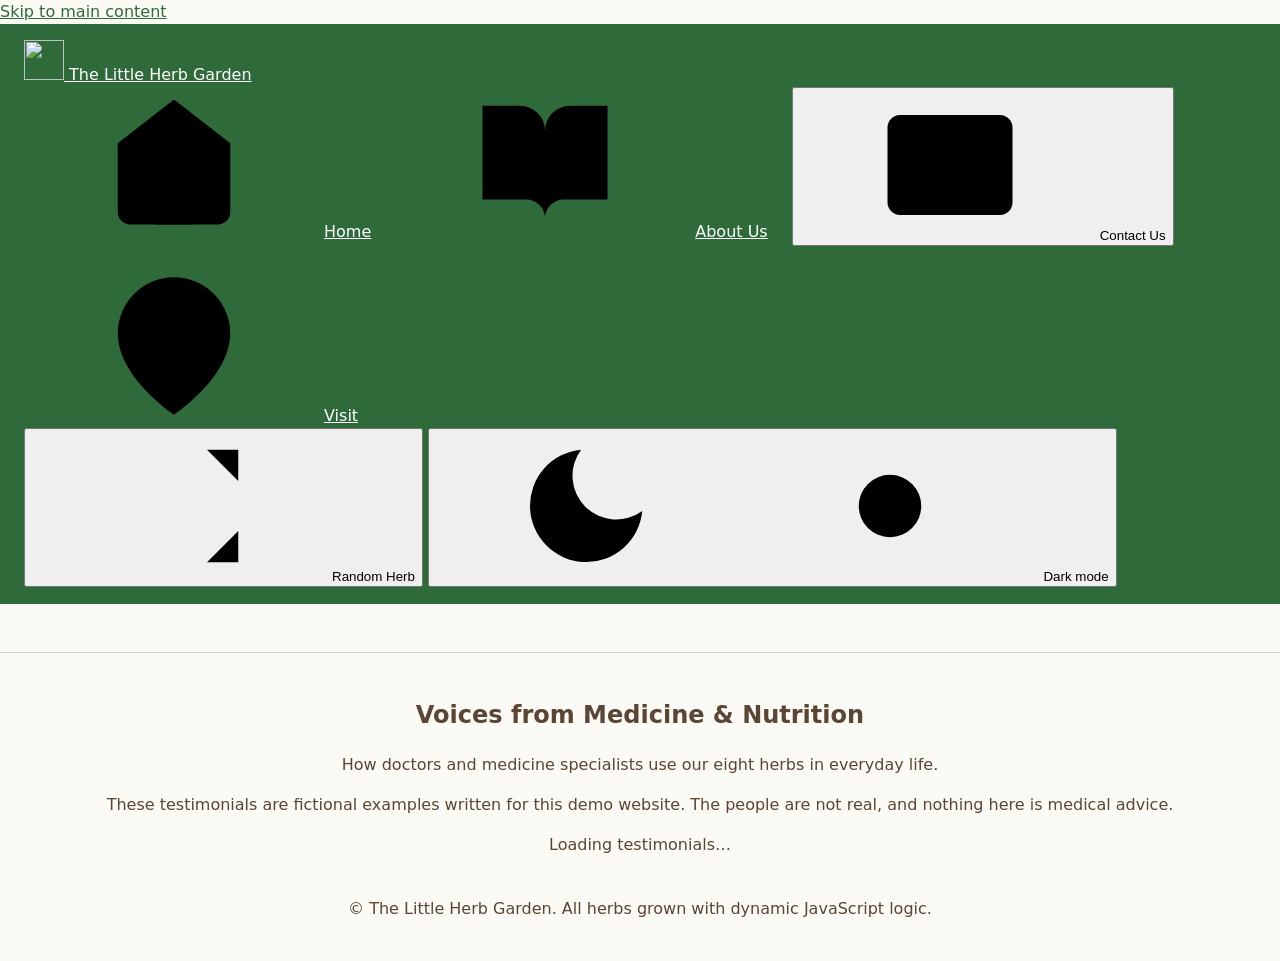
==== index.html @ 85d3ad31 "Rebuild page shell: accessible header with Home, About Us, Contact Us, Visit, Random Herb and dark m" ====
<!DOCTYPE html>
<html lang="en">
<head>
    <meta charset="UTF-8">
    <meta name="viewport" content="width=device-width, initial-scale=1">
    <meta name="color-scheme" content="light dark">
    <meta name="description" content="The Little Herb Garden: botanical profiles, growing guides, medicinal uses and videos for your favourite herbs.">
    <title>The Little Herb Garden</title>
    <link rel="icon" type="image/svg+xml" href="images/logo.svg">
    <link rel="stylesheet" href="style.css">
</head>
<body>

    <!-- Icon sprite (inline SVG, used with <use href="#i-name">) -->
    <svg width="0" height="0" style="position:absolute" aria-hidden="true" focusable="false">
        <defs>
            <symbol id="i-home" viewBox="0 0 24 24"><path d="M3 9l9-7 9 7v11a2 2 0 0 1-2 2H5a2 2 0 0 1-2-2z"/><polyline points="9 22 9 12 15 12 15 22"/></symbol>
            <symbol id="i-book" viewBox="0 0 24 24"><path d="M2 3h6a4 4 0 0 1 4 4v14a3 3 0 0 0-3-3H2z"/><path d="M22 3h-6a4 4 0 0 0-4 4v14a3 3 0 0 1 3-3h7z"/></symbol>
            <symbol id="i-pin" viewBox="0 0 24 24"><path d="M21 10c0 7-9 13-9 13s-9-6-9-13a9 9 0 0 1 18 0z"/><circle cx="12" cy="10" r="3"/></symbol>
            <symbol id="i-shuffle" viewBox="0 0 24 24"><polyline points="16 3 21 3 21 8"/><line x1="4" y1="20" x2="21" y2="3"/><polyline points="21 16 21 21 16 21"/><line x1="15" y1="15" x2="21" y2="21"/><line x1="4" y1="4" x2="9" y2="9"/></symbol>
            <symbol id="i-moon" viewBox="0 0 24 24"><path d="M21 12.79A9 9 0 1 1 11.21 3 7 7 0 0 0 21 12.79z"/></symbol>
            <symbol id="i-sun" viewBox="0 0 24 24"><circle cx="12" cy="12" r="5"/><line x1="12" y1="1" x2="12" y2="3"/><line x1="12" y1="21" x2="12" y2="23"/><line x1="4.22" y1="4.22" x2="5.64" y2="5.64"/><line x1="18.36" y1="18.36" x2="19.78" y2="19.78"/><line x1="1" y1="12" x2="3" y2="12"/><line x1="21" y1="12" x2="23" y2="12"/><line x1="4.22" y1="19.78" x2="5.64" y2="18.36"/><line x1="18.36" y1="5.64" x2="19.78" y2="4.22"/></symbol>
            <symbol id="i-search" viewBox="0 0 24 24"><circle cx="11" cy="11" r="8"/><line x1="21" y1="21" x2="16.65" y2="16.65"/></symbol>
            <symbol id="i-arrow-left" viewBox="0 0 24 24"><line x1="19" y1="12" x2="5" y2="12"/><polyline points="12 19 5 12 12 5"/></symbol>
            <symbol id="i-arrow-right" viewBox="0 0 24 24"><line x1="5" y1="12" x2="19" y2="12"/><polyline points="12 5 19 12 12 19"/></symbol>
            <symbol id="i-heart" viewBox="0 0 24 24"><path d="M20.84 4.61a5.5 5.5 0 0 0-7.78 0L12 5.67l-1.06-1.06a5.5 5.5 0 0 0-7.78 7.78l1.06 1.06L12 21.23l7.78-7.78 1.06-1.06a5.5 5.5 0 0 0 0-7.78z"/></symbol>
            <symbol id="i-info" viewBox="0 0 24 24"><circle cx="12" cy="12" r="10"/><line x1="12" y1="16" x2="12" y2="12"/><line x1="12" y1="8" x2="12.01" y2="8"/></symbol>
            <symbol id="i-video" viewBox="0 0 24 24"><polygon points="23 7 16 12 23 17 23 7"/><rect x="1" y="5" width="15" height="14" rx="2" ry="2"/></symbol>
            <symbol id="i-alert" viewBox="0 0 24 24"><path d="M10.29 3.86L1.82 18a2 2 0 0 0 1.71 3h16.94a2 2 0 0 0 1.71-3L13.71 3.86a2 2 0 0 0-3.42 0z"/><line x1="12" y1="9" x2="12" y2="13"/><line x1="12" y1="17" x2="12.01" y2="17"/></symbol>
            <symbol id="i-x" viewBox="0 0 24 24"><circle cx="12" cy="12" r="10"/><line x1="15" y1="9" x2="9" y2="15"/><line x1="9" y1="9" x2="15" y2="15"/></symbol>
            <symbol id="i-utensils" viewBox="0 0 24 24"><path d="M4 3v5a3 3 0 0 0 6 0V3"/><line x1="7" y1="11" x2="7" y2="21"/><path d="M17 21V3c-2 1-4 4-4 8h4"/></symbol>
            <symbol id="i-globe" viewBox="0 0 24 24"><circle cx="12" cy="12" r="10"/><line x1="2" y1="12" x2="22" y2="12"/><path d="M12 2a15.3 15.3 0 0 1 4 10 15.3 15.3 0 0 1-4 10 15.3 15.3 0 0 1-4-10 15.3 15.3 0 0 1 4-10z"/></symbol>
            <symbol id="i-sprout" viewBox="0 0 24 24"><path d="M12 22v-9"/><path d="M12 13C12 8 8 5 3 5c0 5 3 8 9 8z"/><path d="M12 13c0-4.5 3-8 9-8 0 5-3 8-9 8z"/></symbol>
            <symbol id="i-leaf" viewBox="0 0 24 24"><path d="M11 20A7 7 0 0 1 4 13C4 7 9 4 20 4c0 11-3 16-9 16z"/><path d="M4 21c3-6 6-9 11-12"/></symbol>
            <symbol id="i-flower" viewBox="0 0 24 24"><path d="M12 22V9"/><path d="M12 9C10 8 9 6 9 3c2 1 3 3 3 6z"/><path d="M12 9c2-1 3-3 3-6-2 1-3 3-3 6z"/><path d="M12 15c-2-1-3-3-3-6"/><path d="M12 15c2-1 3-3 3-6"/></symbol>
            <symbol id="i-mail" viewBox="0 0 24 24"><path d="M4 4h16c1.1 0 2 .9 2 2v12c0 1.1-.9 2-2 2H4c-1.1 0-2-.9-2-2V6c0-1.1.9-2 2-2z"/><polyline points="22 6 12 13 2 6"/></symbol>
            <symbol id="i-check" viewBox="0 0 24 24"><path d="M22 11.08V12a10 10 0 1 1-5.93-9.14"/><polyline points="22 4 12 14.01 9 11.01"/></symbol>
            <symbol id="i-chevron-left" viewBox="0 0 24 24"><polyline points="15 18 9 12 15 6"/></symbol>
            <symbol id="i-chevron-right" viewBox="0 0 24 24"><polyline points="9 18 15 12 9 6"/></symbol>
            <symbol id="i-pause" viewBox="0 0 24 24"><rect x="6" y="4" width="4" height="16"/><rect x="14" y="4" width="4" height="16"/></symbol>
            <symbol id="i-play" viewBox="0 0 24 24"><polygon points="5 3 19 12 5 21 5 3"/></symbol>
            <symbol id="i-quote" viewBox="0 0 24 24"><path d="M3 21c3 0 7-1 7-8V5c0-1.1-.9-2-2-2H4c-1.1 0-2 .9-2 2v6c0 1.1.9 2 2 2h4"/><path d="M15 21c3 0 7-1 7-8V5c0-1.1-.9-2-2-2h-4c-1.1 0-2 .9-2 2v6c0 1.1.9 2 2 2h4"/></symbol>
            <symbol id="i-tree" viewBox="0 0 24 24"><path d="M12 22v-5"/><path d="M12 2l5 7h-3l4 6H6l4-6H7z"/></symbol>
        </defs>
    </svg>

    <!-- Skip link for keyboard and screen reader users -->
    <a href="#main-content" class="skip-link">Skip to main content</a>

    <!-- Header -->
    <header class="site-header">
        <div class="container header-inner">
            <a href="#" class="brand">
                <img src="images/logo.svg" alt="" width="40" height="40">
                <span>The Little Herb Garden</span>
            </a>

            <div class="header-actions">
                <nav aria-label="Main">
                    <ul class="nav-list">
                        <li><a href="#" id="nav-home" class="btn btn-header"><svg class="icon" aria-hidden="true" focusable="false"><use href="#i-home"></use></svg><span>Home</span></a></li>
                        <li><a href="#about" id="nav-about" class="btn btn-header"><svg class="icon" aria-hidden="true" focusable="false"><use href="#i-book"></use></svg><span>About Us</span></a></li>
                        <li><button type="button" id="contact-btn" class="btn btn-header" aria-haspopup="dialog"><svg class="icon" aria-hidden="true" focusable="false"><use href="#i-mail"></use></svg><span>Contact Us</span></button></li>
                        <li><a href="#visit" id="nav-visit" class="btn btn-header"><svg class="icon" aria-hidden="true" focusable="false"><use href="#i-pin"></use></svg><span>Visit</span></a></li>
                    </ul>
                </nav>
                <button type="button" id="random-herb-btn" class="btn btn-header">
                    <svg class="icon" aria-hidden="true" focusable="false"><use href="#i-shuffle"></use></svg><span>Random Herb</span>
                </button>
                <button type="button" id="theme-toggle" class="btn btn-header" aria-pressed="false">
                    <svg class="icon icon-moon" aria-hidden="true" focusable="false"><use href="#i-moon"></use></svg>
                    <svg class="icon icon-sun" aria-hidden="true" focusable="false"><use href="#i-sun"></use></svg>
                    <span>Dark mode</span>
                </button>
            </div>
        </div>
    </header>

    <!-- Main content -->
    <main id="main-content" class="container main" tabindex="-1">
        <div id="app-viewport">
            <noscript><p class="notice">The Little Herb Garden needs JavaScript to load the herbs. Please turn JavaScript on and reload the page.</p></noscript>
        </div>
    </main>

    <!-- Contact Us popup (native modal dialog: focus is trapped inside, Esc closes it) -->
    <dialog id="contact-dialog" class="dialog" aria-labelledby="contact-title" aria-describedby="contact-desc">
        <form id="contact-form" class="dialog-body" novalidate>
            <div class="dialog-head">
                <h2 id="contact-title">Contact Us</h2>
                <button type="button" id="contact-close" class="btn btn-secondary dialog-close" aria-label="Close contact form">
                    <svg class="icon" aria-hidden="true" focusable="false"><use href="#i-x"></use></svg>
                </button>
            </div>
            <p id="contact-desc" class="small">Questions about the garden or a herb? Send us a message. All fields are required.</p>

            <div class="field">
                <label for="contact-name">Your name (required)</label>
                <input type="text" id="contact-name" name="name" autocomplete="name" required aria-describedby="contact-name-error">
                <p class="field-error" id="contact-name-error" hidden></p>
            </div>
            <div class="field">
                <label for="contact-email">Email address (required)</label>
                <input type="email" id="contact-email" name="email" autocomplete="email" required aria-describedby="contact-email-error">
                <p class="field-error" id="contact-email-error" hidden></p>
            </div>
            <div class="field">
                <label for="contact-message">Your message (required)</label>
                <textarea id="contact-message" name="message" rows="5" required aria-describedby="contact-message-error"></textarea>
                <p class="field-error" id="contact-message-error" hidden></p>
            </div>

            <div class="dialog-actions">
                <button type="button" id="contact-cancel" class="btn btn-secondary">Cancel</button>
                <button type="submit" class="btn btn-primary">Send message</button>
            </div>
        </form>
    </dialog>

    <!-- Thank you popup (closes by itself after 5 seconds) -->
    <dialog id="thanks-dialog" class="dialog dialog-thanks" aria-labelledby="thanks-title" aria-describedby="thanks-desc">
        <div class="dialog-body">
            <span class="thanks-icon"><svg class="icon icon-lg" aria-hidden="true" focusable="false"><use href="#i-check"></use></svg></span>
            <h2 id="thanks-title">Thank you!</h2>
            <p id="thanks-desc">Thank you for contacting us. Your message has been submitted. This message closes automatically in 5 seconds.</p>
            <button type="button" id="thanks-close" class="btn btn-primary">Close</button>
        </div>
    </dialog>

    <!-- Screen reader announcements (page changes, search results) -->
    <div id="announcer" class="visually-hidden" role="status" aria-live="polite" aria-atomic="true"></div>

    <!-- Footer -->
    <footer class="site-footer">
        <div class="container">
            <section class="testimonials" aria-labelledby="testimonials-heading">
                <div class="testimonials-text">
                    <h2 id="testimonials-heading">Voices from Medicine &amp; Nutrition</h2>
                    <p>How doctors and medicine specialists use our eight herbs in everyday life.</p>
                    <p class="small testimonials-note">These testimonials are fictional examples written for this demo website. The people are not real, and nothing here is medical advice.</p>
                </div>
                <div id="testimonial-slider" class="slider" role="group" aria-roledescription="carousel" aria-label="Specialist testimonials">
                    <p class="small">Loading testimonials&hellip;</p>
                </div>
            </section>
            <p class="copyright">© <span id="year"></span> The Little Herb Garden. All herbs grown with dynamic JavaScript logic.</p>
        </div>
    </footer>

    <script src="app.js"></script>
</body>
</html>
---- style.css ----
/* The Little Herb Garden */

:root {
  --leaf: #2f6b3a;
  --leaf-light: #e7f1e4;
  --soil: #5b4636;
  --paper: #fbfaf5;
  --ink: #1f2420;
  --line: #cfdccb;
}

/* Fixed the hyphen typo to asterisk for proper global box-sizing */
* {
  box-sizing: border-box;
}

body {
  margin: 0;
  font-family: system-ui, sans-serif;
  line-height: 1.5;
  color: var(--ink);
  background: var(--paper);
}

a {
  color: var(--leaf);
}

.site-header {
  display: flex;
  flex-wrap: wrap;
  align-items: center;
  gap: 1rem;
  padding: 1rem 1.5rem;
  background: var(--leaf);
  color: white;
}

.site-header a {
  color: white;
}

.site-name {
  margin: 0;
  font-size: 1.25rem;
  font-weight: 700;
}

nav {
  margin-left: auto;
}

nav ul {
  display: flex;
  flex-wrap: wrap;
  gap: 1.5rem;
  margin: 0;
  padding: 0;
  list-style: none;
}

main {
  max-width: 60rem;
  margin: 0 auto;
  padding: 1.5rem;
}

section {
  margin-bottom: 2.5rem;
}

.intro {
  display: grid;
  gap: 1.5rem;
  align-items: center;
}

@media (min-width: 40rem) {
  .intro {
    grid-template-columns: 1fr 1fr;
  }
}

.hero {
  width: 100%;
  height: auto;
  border-radius: 0.5rem;
}

.cards {
  display: grid;
  grid-template-columns: repeat(auto-fill, minmax(14rem, 1fr));
  gap: 1rem;
  margin: 0;
  padding: 0;
  list-style: none;
}

.card {
  padding: 1rem;
  border: 1px solid var(--line);
  border-radius: 0.5rem;
  background: white;
}

.card h3 {
  margin: 0;
}

.latin {
  margin: 0 0 0.5rem;
  font-style: italic;
  color: var(--soil);
}

.life {
  display: inline-block;
  margin: 0;
  padding: 0.1rem 0.6rem;
  border-radius: 1rem;
  background: var(--leaf-light);
  font-size: 0.875rem;
}

footer {
  padding: 1.5rem;
  border-top: 1px solid var(--line);
  text-align: center;
  color: var(--soil);
}

/* --- Individual Profile Page Layout --- */

.page-title {
    margin-top: 0;
    margin-bottom: 1.5rem;
    font-size: 2rem;
    color: var(--leaf);
}

.profile-grid {
    display: grid;
    grid-template-columns: 1fr;
    gap: 1.5rem;
}

@media (min-width: 48rem) {
    .profile-grid {
        grid-template-columns: 1fr 1fr;
    }
}

.profile-card {
    margin-bottom: 1.5rem;
}

.detail-list {
    padding-left: 1.25rem;
    margin: 0.5rem 0 0 0;
    color: var(--ink);
}

.detail-list li {
    margin-bottom: 0.5rem;
}

.svg-wrapper {
    text-align: center;
    padding: 1rem 0;
}

.profile-svg {
    max-width: 100%;
    height: 140px;
}

.svg-caption {
    margin: 0.75rem 0 0 0;
    font-weight: 700;
    color: var(--leaf);
    line-height: 1.3;
}

.svg-sub {
    font-weight: 400;
    font-size: 0.875rem;
    color: var(--soil);
}

.media-column img.hero {
    width: 100%;
    height: 240px;
    object-fit: cover;
    border-radius: 0.5rem;
    display: block;
}

/* --- Responsive & Mobile Overflow Fixes (Added safely) --- */
@media (max-width: 40rem) {
    .site-header {
        flex-direction: column;
        align-items: flex-start;
    }
    nav {
        margin-left: 0;
    }
    nav ul {
        gap: 1rem;
    }
}

iframe {
    max-width: 100%;
}
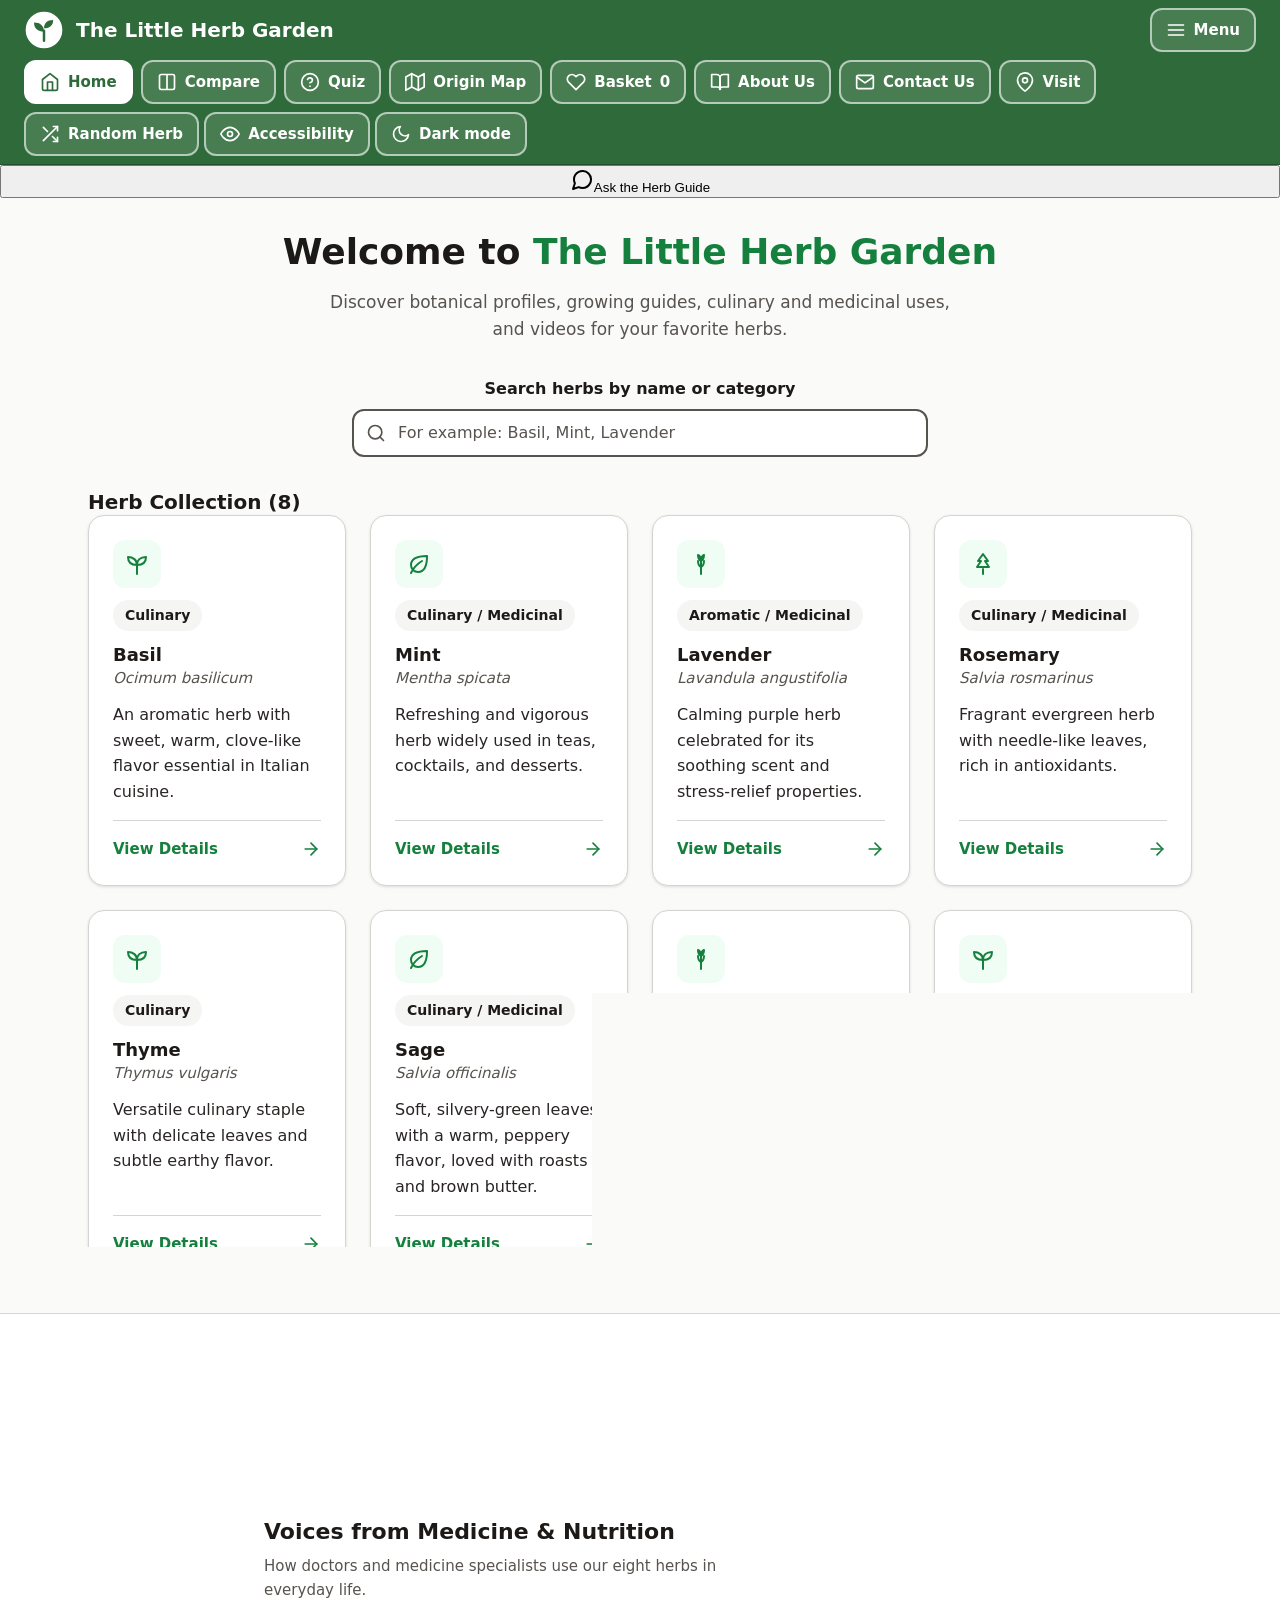
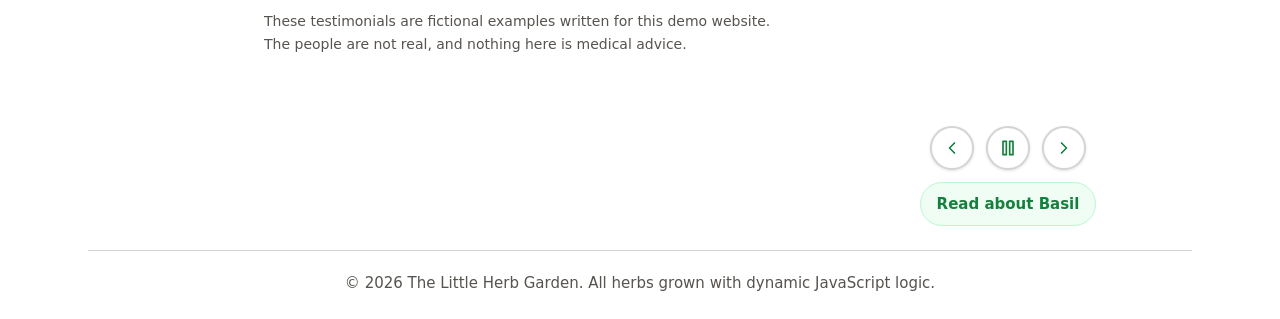
==== commit d23ef900: "Add mobile menu, Compare, Quiz, Origin Map and Basket nav buttons, Accessibility button, Herb Guide " ====
--- a/index.html
+++ b/index.html
@@ -4,6 +4,7 @@
     <meta charset="UTF-8">
     <meta name="viewport" content="width=device-width, initial-scale=1">
     <meta name="color-scheme" content="light dark">
+    <meta name="theme-color" content="#2f6b3a">
     <meta name="description" content="The Little Herb Garden: botanical profiles, growing guides, medicinal uses and videos for your favourite herbs.">
     <title>The Little Herb Garden</title>
     <link rel="icon" type="image/svg+xml" href="images/logo.svg">
@@ -40,6 +41,19 @@
             <symbol id="i-pause" viewBox="0 0 24 24"><rect x="6" y="4" width="4" height="16"/><rect x="14" y="4" width="4" height="16"/></symbol>
             <symbol id="i-play" viewBox="0 0 24 24"><polygon points="5 3 19 12 5 21 5 3"/></symbol>
             <symbol id="i-quote" viewBox="0 0 24 24"><path d="M3 21c3 0 7-1 7-8V5c0-1.1-.9-2-2-2H4c-1.1 0-2 .9-2 2v6c0 1.1.9 2 2 2h4"/><path d="M15 21c3 0 7-1 7-8V5c0-1.1-.9-2-2-2h-4c-1.1 0-2 .9-2 2v6c0 1.1.9 2 2 2h4"/></symbol>
+            <symbol id="i-menu" viewBox="0 0 24 24"><line x1="3" y1="6" x2="21" y2="6"/><line x1="3" y1="12" x2="21" y2="12"/><line x1="3" y1="18" x2="21" y2="18"/></symbol>
+            <symbol id="i-columns" viewBox="0 0 24 24"><path d="M12 3h7a2 2 0 0 1 2 2v14a2 2 0 0 1-2 2h-7m0-18H5a2 2 0 0 0-2 2v14a2 2 0 0 0 2 2h7m0-18v18"/></symbol>
+            <symbol id="i-help" viewBox="0 0 24 24"><circle cx="12" cy="12" r="10"/><path d="M9.09 9a3 3 0 0 1 5.83 1c0 2-3 3-3 3"/><line x1="12" y1="17" x2="12.01" y2="17"/></symbol>
+            <symbol id="i-map" viewBox="0 0 24 24"><polygon points="1 6 1 22 8 18 16 22 23 18 23 2 16 6 8 2 1 6"/><line x1="8" y1="2" x2="8" y2="18"/><line x1="16" y1="6" x2="16" y2="22"/></symbol>
+            <symbol id="i-chat" viewBox="0 0 24 24"><path d="M21 11.5a8.38 8.38 0 0 1-.9 3.8 8.5 8.5 0 0 1-7.6 4.7 8.38 8.38 0 0 1-3.8-.9L3 21l1.9-5.7a8.38 8.38 0 0 1-.9-3.8 8.5 8.5 0 0 1 4.7-7.6 8.38 8.38 0 0 1 3.8-.9h.5a8.48 8.48 0 0 1 8 8v.5z"/></symbol>
+            <symbol id="i-eye" viewBox="0 0 24 24"><path d="M1 12s4-8 11-8 11 8 11 8-4 8-11 8-11-8-11-8z"/><circle cx="12" cy="12" r="3"/></symbol>
+            <symbol id="i-filter" viewBox="0 0 24 24"><polygon points="22 3 2 3 10 12.46 10 19 14 21 14 12.46 22 3"/></symbol>
+            <symbol id="i-send" viewBox="0 0 24 24"><line x1="22" y1="2" x2="11" y2="13"/><polygon points="22 2 15 22 11 13 2 9 22 2"/></symbol>
+            <symbol id="i-trash" viewBox="0 0 24 24"><polyline points="3 6 5 6 21 6"/><path d="M19 6l-1 14a2 2 0 0 1-2 2H8a2 2 0 0 1-2-2L5 6m3 0V4a2 2 0 0 1 2-2h4a2 2 0 0 1 2 2v2"/></symbol>
+            <symbol id="i-plus" viewBox="0 0 24 24"><line x1="12" y1="5" x2="12" y2="19"/><line x1="5" y1="12" x2="19" y2="12"/></symbol>
+            <symbol id="i-minus" viewBox="0 0 24 24"><line x1="5" y1="12" x2="19" y2="12"/></symbol>
+            <symbol id="i-refresh" viewBox="0 0 24 24"><polyline points="23 4 23 10 17 10"/><path d="M20.49 15a9 9 0 1 1-2.12-9.36L23 10"/></symbol>
+            <symbol id="i-award" viewBox="0 0 24 24"><circle cx="12" cy="8" r="7"/><polyline points="8.21 13.89 7 23 12 20 17 23 15.79 13.88"/></symbol>
             <symbol id="i-tree" viewBox="0 0 24 24"><path d="M12 22v-5"/><path d="M12 2l5 7h-3l4 6H6l4-6H7z"/></symbol>
         </defs>
     </svg>
@@ -55,26 +69,45 @@
                 <span>The Little Herb Garden</span>
             </a>
 
-            <div class="header-actions">
+            <!-- Mobile menu button (shown on small screens only) -->
+            <button type="button" id="menu-toggle" class="btn btn-header menu-toggle" aria-expanded="false" aria-controls="site-menu">
+                <svg class="icon" aria-hidden="true" focusable="false"><use href="#i-menu"></use></svg><span>Menu</span>
+            </button>
+
+            <div id="site-menu" class="header-actions">
                 <nav aria-label="Main">
                     <ul class="nav-list">
                         <li><a href="#" id="nav-home" class="btn btn-header"><svg class="icon" aria-hidden="true" focusable="false"><use href="#i-home"></use></svg><span>Home</span></a></li>
+                        <li><a href="#compare" id="nav-compare" class="btn btn-header"><svg class="icon" aria-hidden="true" focusable="false"><use href="#i-columns"></use></svg><span>Compare</span></a></li>
+                        <li><a href="#quiz" id="nav-quiz" class="btn btn-header"><svg class="icon" aria-hidden="true" focusable="false"><use href="#i-help"></use></svg><span>Quiz</span></a></li>
+                        <li><a href="#map" id="nav-map" class="btn btn-header"><svg class="icon" aria-hidden="true" focusable="false"><use href="#i-map"></use></svg><span>Origin Map</span></a></li>
+                        <li><a href="#basket" id="nav-basket" class="btn btn-header"><svg class="icon" aria-hidden="true" focusable="false"><use href="#i-heart"></use></svg><span>Basket</span><span id="basket-count" class="count">0</span><span class="visually-hidden"> saved herbs</span></a></li>
                         <li><a href="#about" id="nav-about" class="btn btn-header"><svg class="icon" aria-hidden="true" focusable="false"><use href="#i-book"></use></svg><span>About Us</span></a></li>
                         <li><button type="button" id="contact-btn" class="btn btn-header" aria-haspopup="dialog"><svg class="icon" aria-hidden="true" focusable="false"><use href="#i-mail"></use></svg><span>Contact Us</span></button></li>
                         <li><a href="#visit" id="nav-visit" class="btn btn-header"><svg class="icon" aria-hidden="true" focusable="false"><use href="#i-pin"></use></svg><span>Visit</span></a></li>
                     </ul>
                 </nav>
-                <button type="button" id="random-herb-btn" class="btn btn-header">
-                    <svg class="icon" aria-hidden="true" focusable="false"><use href="#i-shuffle"></use></svg><span>Random Herb</span>
-                </button>
-                <button type="button" id="theme-toggle" class="btn btn-header" aria-pressed="false">
-                    <svg class="icon icon-moon" aria-hidden="true" focusable="false"><use href="#i-moon"></use></svg>
-                    <svg class="icon icon-sun" aria-hidden="true" focusable="false"><use href="#i-sun"></use></svg>
-                    <span>Dark mode</span>
-                </button>
+                <div class="header-tools">
+                    <button type="button" id="random-herb-btn" class="btn btn-header">
+                        <svg class="icon" aria-hidden="true" focusable="false"><use href="#i-shuffle"></use></svg><span>Random Herb</span>
+                    </button>
+                    <button type="button" id="a11y-btn" class="btn btn-header" aria-haspopup="dialog">
+                        <svg class="icon" aria-hidden="true" focusable="false"><use href="#i-eye"></use></svg><span>Accessibility</span>
+                    </button>
+                    <button type="button" id="theme-toggle" class="btn btn-header" aria-pressed="false">
+                        <svg class="icon icon-moon" aria-hidden="true" focusable="false"><use href="#i-moon"></use></svg>
+                        <svg class="icon icon-sun" aria-hidden="true" focusable="false"><use href="#i-sun"></use></svg>
+                        <span>Dark mode</span>
+                    </button>
+                </div>
             </div>
         </div>
     </header>
+
+    <!-- Herb Guide chat button (floating) -->
+    <button type="button" id="chat-btn" class="fab" aria-haspopup="dialog">
+        <svg class="icon icon-lg" aria-hidden="true" focusable="false"><use href="#i-chat"></use></svg><span>Ask the Herb Guide</span>
+    </button>
 
     <!-- Main content -->
     <main id="main-content" class="container main" tabindex="-1">
@@ -82,6 +115,55 @@
             <noscript><p class="notice">The Little Herb Garden needs JavaScript to load the herbs. Please turn JavaScript on and reload the page.</p></noscript>
         </div>
     </main>
+
+    <!-- Accessibility settings popup -->
+    <dialog id="a11y-dialog" class="dialog" aria-labelledby="a11y-title">
+        <div class="dialog-body">
+            <div class="dialog-head">
+                <h2 id="a11y-title">Accessibility settings</h2>
+                <button type="button" id="a11y-close" class="btn btn-secondary dialog-close" aria-label="Close accessibility settings">
+                    <svg class="icon" aria-hidden="true" focusable="false"><use href="#i-x"></use></svg>
+                </button>
+            </div>
+            <p class="small">Changes apply straight away and are remembered on this device.</p>
+            <fieldset class="setting-group">
+                <legend>Display</legend>
+                <label class="check"><input type="checkbox" id="opt-dark"> <span>Dark mode</span></label>
+                <label class="check"><input type="checkbox" id="opt-contrast"> <span>High contrast (black, white and yellow)</span></label>
+                <label class="check"><input type="checkbox" id="opt-motion"> <span>Reduce motion and animations</span></label>
+            </fieldset>
+            <fieldset class="setting-group">
+                <legend>Text size</legend>
+                <label class="check"><input type="radio" name="text-size" value="normal"> <span>Normal</span></label>
+                <label class="check"><input type="radio" name="text-size" value="large"> <span>Large (125%)</span></label>
+                <label class="check"><input type="radio" name="text-size" value="xlarge"> <span>Extra large (150%)</span></label>
+            </fieldset>
+            <div class="dialog-actions">
+                <button type="button" id="a11y-reset" class="btn btn-secondary"><svg class="icon" aria-hidden="true" focusable="false"><use href="#i-refresh"></use></svg><span>Reset to defaults</span></button>
+                <button type="button" id="a11y-done" class="btn btn-primary">Done</button>
+            </div>
+        </div>
+    </dialog>
+
+    <!-- Herb Guide chat popup -->
+    <dialog id="chat-dialog" class="dialog chat-dialog" aria-labelledby="chat-title">
+        <div class="dialog-body chat-body">
+            <div class="dialog-head">
+                <h2 id="chat-title">Herb Guide</h2>
+                <button type="button" id="chat-close" class="btn btn-secondary dialog-close" aria-label="Close the Herb Guide">
+                    <svg class="icon" aria-hidden="true" focusable="false"><use href="#i-x"></use></svg>
+                </button>
+            </div>
+            <p class="small">Ask about allergies and safety, medicinal use, origin, growing, harvesting, storage and daily use of our eight herbs. I answer from this garden's herb data, I am not a doctor.</p>
+            <div id="chat-log" class="chat-log" role="log" aria-live="polite" aria-label="Conversation with the Herb Guide" tabindex="0"></div>
+            <div id="chat-suggestions" class="chat-suggestions" aria-label="Suggested questions"></div>
+            <form id="chat-form" class="chat-form" autocomplete="off">
+                <label for="chat-input" class="visually-hidden">Your question</label>
+                <input type="text" id="chat-input" placeholder="For example: Is chamomile safe for pets?" maxlength="200">
+                <button type="submit" class="btn btn-primary"><svg class="icon" aria-hidden="true" focusable="false"><use href="#i-send"></use></svg><span>Send</span></button>
+            </form>
+        </div>
+    </dialog>
 
     <!-- Contact Us popup (native modal dialog: focus is trapped inside, Esc closes it) -->
     <dialog id="contact-dialog" class="dialog" aria-labelledby="contact-title" aria-describedby="contact-desc">
--- a/style.css
+++ b/style.css
@@ -1,214 +1,456 @@
-/* The Little Herb Garden */
+/* ==========================================================================
+   The Little Herb Garden - plain CSS (no frameworks)
+   Colours are CSS variables. Dark mode = class "dark" on <html>.
+   ========================================================================== */
 
 :root {
-  --leaf: #2f6b3a;
-  --leaf-light: #e7f1e4;
-  --soil: #5b4636;
-  --paper: #fbfaf5;
-  --ink: #1f2420;
-  --line: #cfdccb;
-}
-
-/* Fixed the hyphen typo to asterisk for proper global box-sizing */
-* {
-  box-sizing: border-box;
+    --header-bg: #2f6b3a;          /* header colour taken from the reference image */
+    --header-text: #ffffff;
+
+    --bg: #fafaf9;
+    --surface: #ffffff;
+    --surface-2: #f5f5f4;
+    --border: #d6d3d1;
+    --text: #292524;
+    --text-strong: #1c1917;
+    --text-muted: #57534e;
+
+    --accent: #15803d;              /* text/icons on light backgrounds (AA contrast) */
+    --accent-bg: #f0fdf4;
+    --accent-border: #bbf7d0;
+    --button-bg: #15803d;
+    --button-bg-hover: #166534;
+    --button-text: #ffffff;
+    --badge-bg: #166534;
+
+    --danger: #b91c1c;
+    --danger-bg: #fee2e2;
+    --danger-border: #fecaca;
+
+    --focus: #1d4ed8;
+    --shadow: 0 1px 3px rgba(0, 0, 0, .12);
+    --radius: 1rem;
+}
+
+html.dark {
+    --bg: #1c1917;
+    --surface: #292524;
+    --surface-2: #44403c;
+    --border: #57534e;
+    --text: #e7e5e4;
+    --text-strong: #f5f5f4;
+    --text-muted: #d6d3d1;
+
+    --accent: #4ade80;
+    --accent-bg: #052e16;
+    --accent-border: #14532d;
+    --danger: #fca5a5;
+    --danger-bg: #450a0a;
+    --danger-border: #7f1d1d;
+
+    --focus: #fde047;
+    --shadow: 0 1px 3px rgba(0, 0, 0, .6);
+    color-scheme: dark;
+}
+
+/* ---------- Base ---------- */
+*, *::before, *::after { box-sizing: border-box; }
+
+html {
+    scroll-padding-top: 6rem;       /* keeps focused items clear of the sticky header */
+    -webkit-text-size-adjust: 100%;
 }
 
 body {
-  margin: 0;
-  font-family: system-ui, sans-serif;
-  line-height: 1.5;
-  color: var(--ink);
-  background: var(--paper);
-}
-
-a {
-  color: var(--leaf);
-}
-
+    margin: 0;
+    min-height: 100vh;
+    display: flex;
+    flex-direction: column;
+    background: var(--bg);
+    color: var(--text);
+    font-family: system-ui, -apple-system, "Segoe UI", Roboto, "Helvetica Neue", Arial, sans-serif;
+    font-size: 1rem;
+    line-height: 1.6;
+    overflow-wrap: break-word;
+}
+
+h1, h2, h3, p, ul, dl, dd, figure { margin: 0; }
+ul { padding: 0; list-style: none; }
+img, svg { max-width: 100%; }
+[hidden] { display: none !important; }
+a { color: var(--accent); }
+
+.container {
+    width: 100%;
+    max-width: 72rem;
+    margin-inline: auto;
+    padding-inline: 1rem;
+}
+@media (min-width: 40em) { .container { padding-inline: 1.5rem; } }
+
+.main { flex: 1; padding-block: 2rem; }
+.main:focus { outline: none; }
+
+.visually-hidden {
+    position: absolute !important;
+    width: 1px; height: 1px;
+    margin: -1px; padding: 0; border: 0;
+    overflow: hidden;
+    clip: rect(0 0 0 0);
+    white-space: nowrap;
+}
+
+/* ---------- Focus (visible for keyboard users) ---------- */
+:focus-visible {
+    outline: 3px solid var(--focus);
+    outline-offset: 3px;
+    border-radius: .25rem;
+}
+.site-header :focus-visible { outline-color: #ffffff; }
+
+.skip-link {
+    position: absolute;
+    left: .5rem; top: -4rem;
+    z-index: 100;
+    padding: .75rem 1rem;
+    background: var(--button-bg);
+    color: var(--button-text);
+    font-weight: 600;
+    border-radius: .5rem;
+}
+.skip-link:focus { top: .5rem; }
+
+/* ---------- Icons ---------- */
+.icon {
+    width: 1.25rem; height: 1.25rem;
+    flex: none;
+    fill: none;
+    stroke: currentColor;
+    stroke-width: 2;
+    stroke-linecap: round;
+    stroke-linejoin: round;
+}
+.icon-lg { width: 1.5rem; height: 1.5rem; }
+
+/* ---------- Header ---------- */
 .site-header {
-  display: flex;
-  flex-wrap: wrap;
-  align-items: center;
-  gap: 1rem;
-  padding: 1rem 1.5rem;
-  background: var(--leaf);
-  color: white;
-}
-
-.site-header a {
-  color: white;
-}
-
-.site-name {
-  margin: 0;
-  font-size: 1.25rem;
-  font-weight: 700;
-}
-
-nav {
-  margin-left: auto;
-}
-
-nav ul {
-  display: flex;
-  flex-wrap: wrap;
-  gap: 1.5rem;
-  margin: 0;
-  padding: 0;
-  list-style: none;
-}
-
-main {
-  max-width: 60rem;
-  margin: 0 auto;
-  padding: 1.5rem;
-}
-
-section {
-  margin-bottom: 2.5rem;
-}
-
-.intro {
-  display: grid;
-  gap: 1.5rem;
-  align-items: center;
-}
-
-@media (min-width: 40rem) {
-  .intro {
-    grid-template-columns: 1fr 1fr;
-  }
-}
-
-.hero {
-  width: 100%;
-  height: auto;
-  border-radius: 0.5rem;
-}
-
-.cards {
-  display: grid;
-  grid-template-columns: repeat(auto-fill, minmax(14rem, 1fr));
-  gap: 1rem;
-  margin: 0;
-  padding: 0;
-  list-style: none;
-}
-
+    background: var(--header-bg);
+    color: var(--header-text);
+    border-bottom: 1px solid rgba(0, 0, 0, .25);
+}
+@media (min-width: 48em) and (min-height: 40em) {
+    .site-header { position: sticky; top: 0; z-index: 30; }
+}
+.site-header .container { max-width: 90rem; }
+.header-inner {
+    display: flex;
+    flex-wrap: wrap;
+    align-items: center;
+    justify-content: space-between;
+    gap: .5rem 1rem;
+    padding-block: .5rem;
+}
+.brand {
+    display: inline-flex;
+    align-items: center;
+    gap: .75rem;
+    min-height: 2.75rem;
+    color: var(--header-text);
+    font-size: 1.25rem;
+    font-weight: 700;
+    text-decoration: none;
+}
+.brand:hover span { text-decoration: underline; }
+.brand img { width: 2.5rem; height: 2.5rem; }
+
+.header-actions { display: flex; flex-wrap: wrap; align-items: center; gap: .5rem; }
+.nav-list { display: flex; flex-wrap: wrap; gap: .5rem; }
+
+/* ---------- Buttons ---------- */
+.btn {
+    display: inline-flex;
+    align-items: center;
+    justify-content: center;
+    gap: .5rem;
+    min-height: 2.75rem;            /* comfortable touch target */
+    padding: .5rem 1rem;
+    border: 2px solid transparent;
+    border-radius: .75rem;
+    font: inherit;
+    font-size: .9375rem;
+    font-weight: 600;
+    line-height: 1.2;
+    text-decoration: none;
+    cursor: pointer;
+}
+.btn-header {
+    padding-inline: .875rem;
+    background: rgba(255, 255, 255, .12);
+    border-color: rgba(255, 255, 255, .6);
+    color: var(--header-text);
+}
+.btn-header:hover { background: rgba(255, 255, 255, .24); }
+.btn-header[aria-current="page"],
+.btn-header[aria-pressed="true"] {
+    background: #ffffff;
+    border-color: #ffffff;
+    color: var(--header-bg);
+}
+.btn-primary { background: var(--button-bg); color: var(--button-text); }
+.btn-primary:hover { background: var(--button-bg-hover); }
+.btn-secondary { background: var(--surface); color: var(--text-strong); border-color: var(--border); box-shadow: var(--shadow); }
+.btn-secondary:hover { background: var(--surface-2); }
+.btn-secondary .icon { color: var(--accent); }
+.btn-soft { background: var(--accent-bg); color: var(--accent); border-color: var(--accent-border); }
+
+/* Theme toggle shows the icon for the mode you would switch to */
+.icon-sun { display: none; }
+html.dark .icon-sun { display: inline-block; }
+html.dark .icon-moon { display: none; }
+
+/* ---------- Views ---------- */
+.view { display: grid; gap: 2rem; }
+.view-narrow { max-width: 48rem; margin-inline: auto; width: 100%; }
+.view-medium { max-width: 56rem; margin-inline: auto; width: 100%; }
+
+h1 { font-size: 1.875rem; line-height: 1.2; font-weight: 800; color: var(--text-strong); }
+@media (min-width: 40em) { h1 { font-size: 2.25rem; } }
+h2 { font-size: 1.25rem; line-height: 1.3; font-weight: 700; color: var(--text-strong); }
+h3 { font-size: 1.125rem; line-height: 1.3; font-weight: 700; color: var(--text-strong); }
+h1:focus { outline: none; }
+.accent { color: var(--accent); }
+.lead { font-size: 1.0625rem; color: var(--text-muted); }
+
+/* Hero (home): centred title and intro */
+.hero { display: grid; gap: 1rem; justify-items: center; text-align: center; }
+.hero .lead { max-width: 40rem; }
+
+/* Search */
+.search { display: grid; gap: .5rem; width: 100%; max-width: 36rem; margin-inline: auto; text-align: center; }
+.search label { font-weight: 600; color: var(--text-strong); }
+.search-row { display: flex; gap: .5rem; align-items: stretch; }
+.search-field { position: relative; flex: 1; }
+.search-field .icon { position: absolute; left: .875rem; top: 50%; transform: translateY(-50%); color: var(--text-muted); pointer-events: none; }
+.search-field input {
+    width: 100%;
+    text-align: left;
+    min-height: 3rem;
+    padding: .5rem .75rem .5rem 2.75rem;
+    background: var(--surface);
+    color: var(--text-strong);
+    border: 2px solid var(--text-muted);
+    border-radius: .75rem;
+    font: inherit;
+}
+.search-field input::placeholder { color: var(--text-muted); opacity: 1; }
+
+/* Cards */
+.card-grid { display: grid; gap: 1.5rem; grid-template-columns: repeat(auto-fill, minmax(16rem, 1fr)); }
 .card {
-  padding: 1rem;
-  border: 1px solid var(--line);
-  border-radius: 0.5rem;
-  background: white;
-}
-
-.card h3 {
-  margin: 0;
-}
-
-.latin {
-  margin: 0 0 0.5rem;
-  font-style: italic;
-  color: var(--soil);
-}
-
-.life {
-  display: inline-block;
-  margin: 0;
-  padding: 0.1rem 0.6rem;
-  border-radius: 1rem;
-  background: var(--leaf-light);
-  font-size: 0.875rem;
-}
-
-footer {
-  padding: 1.5rem;
-  border-top: 1px solid var(--line);
-  text-align: center;
-  color: var(--soil);
-}
-
-/* --- Individual Profile Page Layout --- */
-
-.page-title {
-    margin-top: 0;
-    margin-bottom: 1.5rem;
-    font-size: 2rem;
-    color: var(--leaf);
-}
-
-.profile-grid {
+    position: relative;             /* lets the title link cover the whole card */
+    display: flex;
+    flex-direction: column;
+    justify-content: space-between;
+    gap: 1rem;
+    height: 100%;
+    padding: 1.5rem;
+    background: var(--surface);
+    border: 1px solid var(--border);
+    border-radius: var(--radius);
+    box-shadow: var(--shadow);
+}
+.card:hover { border-color: var(--accent); }
+.card-top { display: grid; gap: .75rem; }
+.card-meta { display: flex; flex-direction: column; align-items: flex-start; gap: .75rem; }
+.icon-badge { display: inline-flex; padding: .75rem; background: var(--accent-bg); color: var(--accent); border-radius: .75rem; }
+.pill { padding: .25rem .75rem; background: var(--surface-2); color: var(--text-strong); border-radius: 999px; font-size: .875rem; font-weight: 600; }
+.latin { font-style: italic; color: var(--text-muted); font-size: .9375rem; }
+.card-link { color: var(--text-strong); text-decoration: none; }
+.card-link::after { content: ""; position: absolute; inset: 0; border-radius: var(--radius); }
+.card-link:hover { text-decoration: underline; }
+.card-link:focus-visible { outline: none; }
+.card-link:focus-visible::after { outline: 3px solid var(--focus); outline-offset: 3px; }
+.card-more { display: flex; align-items: center; justify-content: space-between; padding-top: 1rem; border-top: 1px solid var(--border); font-size: .9375rem; font-weight: 600; color: var(--accent); }
+
+.empty { text-align: center; padding: 3rem 1rem; background: var(--surface); border: 1px solid var(--border); border-radius: var(--radius); display: grid; gap: 1rem; justify-items: center; }
+
+/* Panels (detail, about, visit) */
+.panel { display: grid; gap: 1rem; align-content: start; padding: 1.5rem; background: var(--surface); border: 1px solid var(--border); border-radius: var(--radius); box-shadow: var(--shadow); }
+.panel-title { display: flex; align-items: center; gap: .75rem; padding-bottom: .75rem; border-bottom: 1px solid var(--border); color: var(--accent); }
+.panel-title h2 { color: var(--text-strong); }
+.panel p { color: var(--text-muted); }
+.panel strong { color: var(--text-strong); }
+.bullets { padding-left: 1.25rem; list-style: disc; color: var(--text-muted); display: grid; gap: .5rem; }
+.grid-2 { display: grid; gap: 1.5rem; }
+@media (min-width: 48em) { .grid-2 { grid-template-columns: 1fr 1fr; } }
+.subhead { font-size: .875rem; font-weight: 700; letter-spacing: .05em; text-transform: uppercase; color: var(--text-muted); }
+
+/* Herb header card */
+.herb-header { display: grid; overflow: hidden; background: var(--surface); border: 1px solid var(--border); border-radius: var(--radius); box-shadow: var(--shadow); }
+@media (min-width: 48em) { .herb-header { grid-template-columns: 1fr 1fr; } }
+.herb-photo { position: relative; min-height: 16rem; background: var(--surface-2); }
+.herb-photo img { position: absolute; inset: 0; width: 100%; height: 100%; object-fit: cover; }
+.badge { position: absolute; top: 1rem; left: 1rem; padding: .25rem .75rem; background: var(--badge-bg); color: #ffffff; border-radius: 999px; font-size: .875rem; font-weight: 600; }
+.herb-info { display: grid; gap: 1rem; align-content: center; padding: 1.5rem; }
+@media (min-width: 40em) { .herb-info { padding: 2rem; } }
+.herb-info .latin { font-size: 1.0625rem; color: var(--accent); font-weight: 500; }
+.herb-info p { color: var(--text-muted); }
+
+/* Definition list rows */
+.facts { display: grid; gap: .5rem; }
+.facts div { display: flex; flex-wrap: wrap; justify-content: space-between; gap: .25rem 1rem; padding-block: .5rem; border-bottom: 1px solid var(--border); }
+.facts div:last-child { border-bottom: 0; }
+.facts dt { font-weight: 700; color: var(--text-strong); }
+.facts dd { color: var(--text-muted); text-align: right; }
+
+.chips { display: flex; flex-wrap: wrap; gap: .5rem; }
+.chip { padding: .25rem .75rem; background: var(--accent-bg); color: var(--accent); border: 1px solid var(--accent-border); border-radius: .5rem; font-size: .9375rem; font-weight: 500; }
+
+.note { display: flex; gap: .75rem; padding: .75rem 1rem; background: var(--accent-bg); border: 1px solid var(--accent-border); border-radius: .75rem; font-size: .9375rem; color: var(--text) !important; }
+.note .icon { margin-top: .2rem; color: var(--accent); }
+.small { font-size: .875rem; }
+
+/* Video embed (16:9) */
+.video-frame { position: relative; width: 100%; aspect-ratio: 16 / 9; background: #000; border-radius: .75rem; overflow: hidden; }
+.video-frame iframe { position: absolute; inset: 0; width: 100%; height: 100%; border: 0; }
+.video figcaption { font-size: .9375rem; color: var(--text-muted); margin-top: .5rem; }
+
+/* ---------- Popups (dialogs) ---------- */
+.dialog {
+    width: min(32rem, calc(100% - 2rem));
+    max-height: calc(100% - 2rem);
+    padding: 0;
+    background: var(--surface);
+    color: var(--text);
+    border: 1px solid var(--border);
+    border-radius: var(--radius);
+    box-shadow: 0 20px 50px rgba(0, 0, 0, .45);
+}
+.dialog[open] { animation: fadeIn .25s ease-out both; }
+.dialog::backdrop { background: rgba(0, 0, 0, .65); }
+html:has(dialog[open]) { overflow: hidden; }
+.dialog-body { display: grid; gap: 1.25rem; padding: 1.5rem; }
+.dialog-head { display: flex; align-items: center; justify-content: space-between; gap: 1rem; }
+.dialog-close { padding: .5rem; min-width: 2.75rem; }
+.dialog-actions { display: flex; flex-wrap: wrap; justify-content: flex-end; gap: .75rem; }
+.dialog p { color: var(--text-muted); }
+
+.field { display: grid; gap: .375rem; }
+.field label { font-weight: 600; color: var(--text-strong); }
+.field input, .field textarea {
+    width: 100%;
+    min-height: 2.75rem;
+    padding: .625rem .75rem;
+    background: var(--surface);
+    color: var(--text-strong);
+    border: 2px solid var(--text-muted);
+    border-radius: .75rem;
+    font: inherit;
+}
+.field textarea { min-height: 8rem; resize: vertical; }
+.field [aria-invalid="true"] { border-color: var(--danger); border-width: 3px; }
+.field-error { color: var(--danger) !important; font-size: .9375rem; font-weight: 600; }
+
+.dialog-thanks { text-align: center; max-width: 26rem; }
+.dialog-thanks .dialog-body { justify-items: center; padding: 2rem 1.5rem; }
+.thanks-icon { display: inline-flex; padding: 1rem; background: var(--accent-bg); color: var(--accent); border-radius: 50%; border: 1px solid var(--accent-border); }
+
+/* Error + loading */
+.error-box { max-width: 32rem; margin: 3rem auto; padding: 2rem; text-align: center; display: grid; gap: 1.5rem; justify-items: center; background: var(--surface); border: 1px solid var(--danger-border); border-radius: var(--radius); box-shadow: var(--shadow); }
+.error-icon { display: inline-flex; padding: 1rem; background: var(--danger-bg); color: var(--danger); border-radius: 1rem; }
+.error-box p { color: var(--text-muted); }
+.skeleton { display: grid; gap: 1.5rem; max-width: 56rem; margin-inline: auto; width: 100%; animation: pulse 1.6s ease-in-out infinite; }
+.skeleton div { background: var(--surface-2); border-radius: var(--radius); height: 12rem; }
+.skeleton div:first-child { height: 2.75rem; width: 12rem; }
+.notice { padding: 1rem; border: 2px solid var(--border); border-radius: .75rem; }
+
+/* ---------- Footer ---------- */
+.site-footer { background: var(--surface); border-top: 1px solid var(--border); padding-block: 2rem 1.5rem; font-size: .9375rem; color: var(--text-muted); }
+.copyright { text-align: center; margin-top: 1.5rem; padding-top: 1.25rem; border-top: 1px solid var(--border); }
+
+/* ---------- Testimonial slider (circular "orbit") ---------- */
+.testimonials { display: grid; gap: 1.5rem; justify-items: center; text-align: center; }
+.testimonials-text { display: grid; gap: .5rem; max-width: 32rem; }
+.testimonials h2 { font-size: 1.375rem; }
+@media (min-width: 56em) {
+    .testimonials { grid-template-columns: 1fr auto; justify-items: stretch; align-items: center; gap: 3rem; text-align: left; }
+    .testimonials-text { justify-self: end; }
+    .slider { justify-self: start; }
+}
+
+.slider { --dot: 2.5rem; display: grid; grid-template-columns: minmax(0, 1fr); gap: .75rem; justify-items: center; width: 100%; max-width: 20rem; }
+
+/* The orbit: a round disc with the testimonial, and a dot for each testimonial */
+.orbit { display: grid; grid-template-columns: minmax(0, 1fr); gap: .5rem; width: 100%; }
+.slider-viewport {
     display: grid;
-    grid-template-columns: 1fr;
-    gap: 1.5rem;
-}
-
-@media (min-width: 48rem) {
-    .profile-grid {
-        grid-template-columns: 1fr 1fr;
+    aspect-ratio: 1;
+    width: 100%;
+    border-radius: 50%;
+    background: radial-gradient(circle at 30% 25%, var(--accent-bg) 0%, var(--surface) 75%);
+    border: 3px solid var(--accent-border);
+    box-shadow: 0 0 0 6px var(--surface), 0 0 0 8px var(--accent-border), var(--shadow);
+    touch-action: pan-y;
+}
+.slide {
+    grid-area: 1 / 1;               /* all slides share one cell */
+    visibility: hidden;
+    opacity: 0;
+    display: flex;
+    flex-direction: column;
+    align-items: center;
+    justify-content: center;
+    gap: .5rem;
+    min-width: 0;
+    padding: 0 1.75rem;
+    text-align: center;
+}
+.slide.is-active { visibility: visible; opacity: 1; animation: orbitIn .45s ease-out both; }
+@keyframes orbitIn { from { opacity: 0; transform: scale(.94); } to { opacity: 1; transform: none; } }
+.avatar { display: inline-flex; align-items: center; justify-content: center; width: 2.5rem; height: 2.5rem; border-radius: 50%; background: var(--button-bg); color: #ffffff; font-size: .9375rem; font-weight: 700; flex: none; box-shadow: 0 0 0 3px var(--accent-border); }
+.slide blockquote { margin: 0; font-size: .9375rem; line-height: 1.45; color: var(--text); text-wrap: pretty; }
+.slide figcaption, .slide .person { display: grid; line-height: 1.3; }
+.person-name { font-weight: 700; color: var(--text-strong); font-size: .9375rem; }
+.person-role { font-size: .875rem; color: var(--text-muted); max-width: 11rem; margin-inline: auto; text-wrap: balance; }
+
+.slider-dots { display: flex; flex-wrap: wrap; justify-content: center; }
+.dot { display: inline-flex; align-items: center; justify-content: center; width: var(--dot); height: var(--dot); padding: 0; background: none; border: 0; cursor: pointer; }
+.dot::before { content: ""; width: .75rem; height: .75rem; border-radius: 50%; border: 2px solid var(--text-muted); background: var(--surface); transition: transform .2s; }
+.dot[aria-current="true"]::before { background: var(--accent); border-color: var(--accent); transform: scale(1.4); }
+
+.slider-controls { display: flex; align-items: center; justify-content: center; gap: .75rem; }
+.round-btn { width: 2.75rem; height: 2.75rem; padding: 0; border-radius: 50%; }
+.slide-herb { display: inline-flex; align-items: center; min-height: 2.75rem; padding: .25rem 1rem; border: 1px solid var(--accent-border); background: var(--accent-bg); border-radius: 999px; font-weight: 600; font-size: .9375rem; text-decoration: none; }
+.slide-herb:hover { text-decoration: underline; }
+
+/* Wider screens: the dots sit on a ring around the disc */
+@media (min-width: 30em) {
+    .slider { max-width: 23rem; --ring: calc(11.5rem - var(--dot) / 2); }
+    .orbit { position: relative; display: block; width: 23rem; height: 23rem; }
+    .orbit::before { content: ""; position: absolute; inset: calc(var(--dot) / 2); border: 2px dashed var(--accent-border); border-radius: 50%; }
+    .slider-viewport { position: absolute; inset: var(--dot); width: auto; }
+    .slider-dots { display: block; }
+    .dot {
+        position: absolute;
+        top: 50%; left: 50%;
+        margin: calc(var(--dot) / -2) 0 0 calc(var(--dot) / -2);
+        --angle: calc(var(--i) * 360deg / var(--count));
+        transform: rotate(var(--angle)) translateY(calc(var(--ring) * -1)) rotate(calc(var(--angle) * -1));
     }
 }
 
-.profile-card {
-    margin-bottom: 1.5rem;
-}
-
-.detail-list {
-    padding-left: 1.25rem;
-    margin: 0.5rem 0 0 0;
-    color: var(--ink);
-}
-
-.detail-list li {
-    margin-bottom: 0.5rem;
-}
-
-.svg-wrapper {
-    text-align: center;
-    padding: 1rem 0;
-}
-
-.profile-svg {
-    max-width: 100%;
-    height: 140px;
-}
-
-.svg-caption {
-    margin: 0.75rem 0 0 0;
-    font-weight: 700;
-    color: var(--leaf);
-    line-height: 1.3;
-}
-
-.svg-sub {
-    font-weight: 400;
-    font-size: 0.875rem;
-    color: var(--soil);
-}
-
-.media-column img.hero {
-    width: 100%;
-    height: 240px;
-    object-fit: cover;
-    border-radius: 0.5rem;
-    display: block;
-}
-
-/* --- Responsive & Mobile Overflow Fixes (Added safely) --- */
-@media (max-width: 40rem) {
-    .site-header {
-        flex-direction: column;
-        align-items: flex-start;
-    }
-    nav {
-        margin-left: 0;
-    }
-    nav ul {
-        gap: 1rem;
-    }
-}
-
-iframe {
-    max-width: 100%;
-}+/* ---------- Animation (respects reduced-motion) ---------- */
+.fade-in { animation: fadeIn .4s ease-in-out both; }
+@keyframes fadeIn { from { opacity: 0; transform: translateY(8px); } to { opacity: 1; transform: none; } }
+@keyframes pulse { 50% { opacity: .5; } }
+
+@media (prefers-reduced-motion: reduce) {
+    *, *::before, *::after { animation: none !important; transition: none !important; scroll-behavior: auto !important; }
+}
+
+/* ---------- Windows high contrast ---------- */
+@media (forced-colors: active) {
+    .slider-viewport, .dot::before, .avatar, .slide-herb, .btn, .card, .panel, .chip, .pill, .dialog, .field input, .field textarea { border: 1px solid CanvasText; }
+    .btn-header[aria-current="page"] { outline: 2px solid Highlight; }
+    .dot[aria-current="true"]::before { background: Highlight; border-color: Highlight; }
+}
